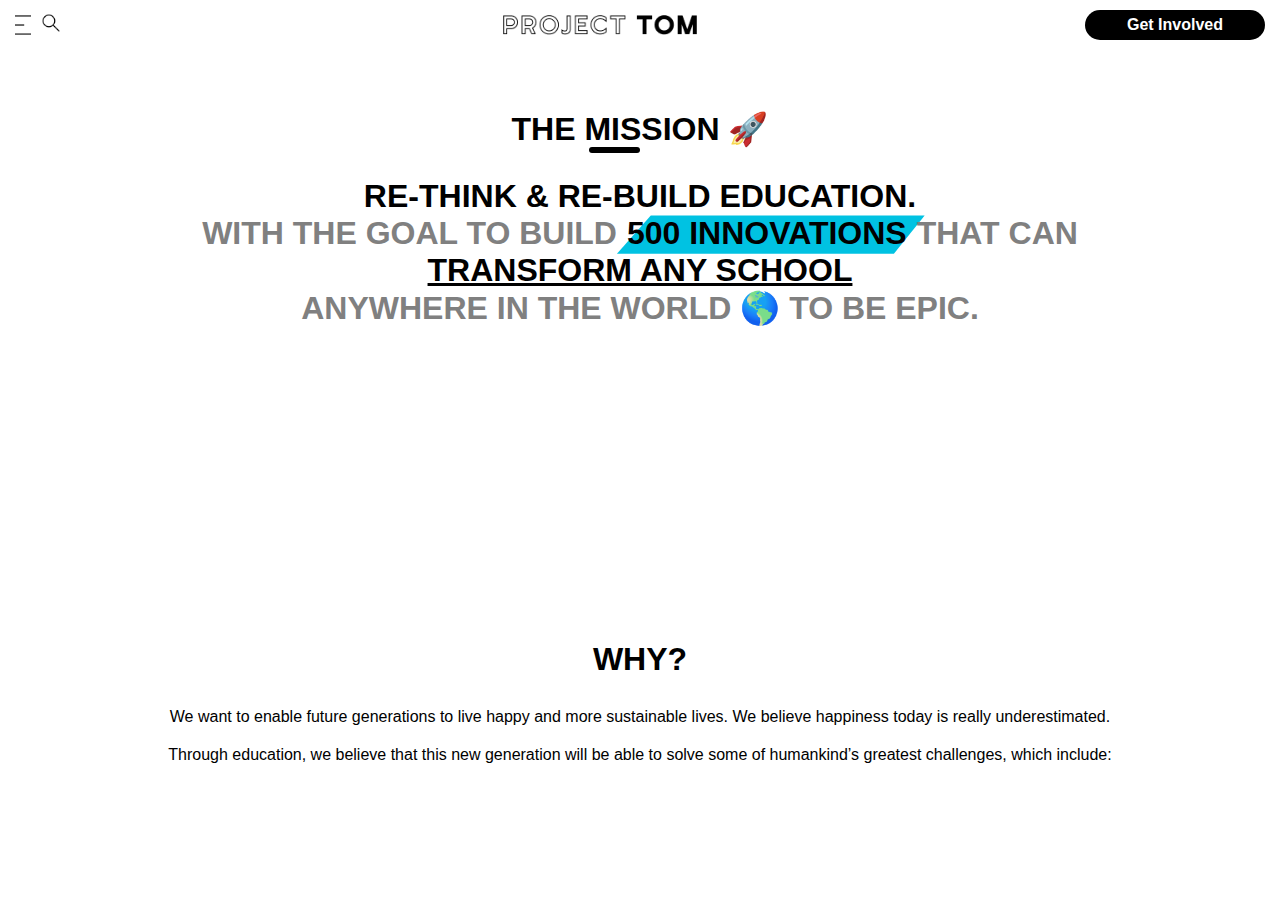
==== about.html @ 2b4c077e "add and checking about page" ====
<!DOCTYPE html>
<html lang="en">
<head>
    <meta charset="UTF-8">
    <meta name="viewport" content="width=device-width, initial-scale=1.0">
    <title>About | Project Tom</title>
    <link rel="stylesheet" href="./assets/css/about.css">
</head>
<body>
    
    <!-- navbar -->

    <nav id="pora_nav">
        <div class="image_section" id="image_section">

            <div class="image">
                <img src="./assets/images/Hamburger Menu.png" alt="" id="Hamburger">
            </div>

            <div class="search">
                <img src="./assets/images/search icon.png" alt="" style="height: 20px; width: auto; cursor: pointer ;"
                    id="search">
            </div>
            <div class="search_section" style="position: relative;">
                <input type="search" id="search_input">
                <img src="./assets/images/Cross-black.png" alt=""
                    style="height: 10px; width: auto; position: absolute; right: 0px; top: 0px; display: none; cursor: pointer;"
                    id="search_close">
            </div>

        </div>

        <div id="logo" style="height: 20px;">
            <a href="./index.html"><img src="./assets/images/PROJECT TOM.png" alt="" style="height: 100%;"
                    id="ptom"></a>
        </div>

        <div class="get_involved" id="get_involved">Get Involved</div>
    </nav>

    <!-- sidenavbar -->
    <div class="side_nav" id="side_nav">

        <ul id="pora_ul">

            <div class="image_section">
                <img src="./assets/images/Cross-black.png" alt="cross-white" style="cursor: pointer;" id="cross_white">
            </div>

            <div class="li_wala_section">
                <li>
                    <a href="./index.html">Home</a>
                </li>
                <li>
                    <a href="./the_disscussion.html">The Discussion</a>
                </li>
                <li>
                    <a href="">Our Contributors</a>
                </li>
                <li>
                    <a href="./about.html">About Project Tom</a>
                </li>
                
                <li>
                    <a href="">The Team</a>
                </li>

                <li>
                    <a href="">Get in Touch</a>
                </li>
            </div>
            <hr>

            <div class="get_involved" id="get_involved_mobile">Get Involved</div>

        </ul>

    </div>

    <!-- get_involved_clicked_section -->

    <div class="get_incliSe" id="get_incliSe">

        <div class="cross_GI" id="cross_GI" style="cursor: pointer;">
            <img src="./assets/images/cross-white.png" alt="">
        </div>

        <div class="heading">
            <H1>Get Involved</H1>
        </div>

        <div class="one">

            <div class="image">
                <img src="./assets/images/ge_bag.png" alt="">
            </div>

            <div class="content">
                <h3 style="margin-bottom: 10px;">Become A Member School </h3>
                <p>We want to work with as many schools around the world as possible. We’re inviting anyone from any
                    school to register onto our priority list to get first access to our innovations. </p>
            </div>

            <button>&RightArrow;</button>

        </div>

        <hr>

        <div class="one">

            <div class="image">
                <img src="./assets/images/ge_handshake.png" alt="">
            </div>

            <div class="content">
                <h3 style="margin-bottom: 10px;">Partner With Us</h3>
                <p>We want to collaborate with companies, organisations and brands who share our vision and can bring
                    knowledge, expertise capability to the table. </p>
            </div>

            <button>&RightArrow;</button>

        </div>

        <hr>

        <div class="one">

            <div class="image">
                <img src="./assets/images/ge_black_man.png" alt="">
            </div>

            <div class="content">
                <h3 style="margin-bottom: 10px;">Work With Us </h3>
                <p>We’re on the lookout for some of the most forward thinking minds to help design our innovations for
                    the future of schools - this is your chance to make your mark. </p>
            </div>

            <button>&RightArrow;</button>

        </div>

        <hr>

    </div>


    <!-- Main Misson -->

    <div class="main_mission">
        <h1>THE MISSION 🚀</h1>

        <h1>
            <span>RE-THINK & RE-BUILD EDUCATION.</span>
            With the goal to build <span> 500 innovations </span>  that CAN <span>transform any school</span> 
            anywhere in the world 🌎 to be epic. </h1>
    </div>

    <!-- video -->

    <video src="./assets/video/forest.mp4" autoplay muted></video>


    <!-- why us -->

    <div class="why_us">
        <h1>WHY? </h1>

        <p>We want to enable future generations to live happy and more sustainable lives. 
            We believe happiness today is really underestimated.  
            </p>

            <p>  
                Through education, we believe that this new generation will be able to solve some of humankind’s greatest challenges, which include: </p>
    </div>


</body>
<script src="./assets/js/app.js"></script>
</html>
---- assets/css/about.css ----
*{
    margin: 0;
    padding: 0;
    box-sizing: border-box;
    font-family: 'Trebuchet MS', 'Lucida Sans Unicode', 'Lucida Grande', 'Lucida Sans', Arial, sans-serif;
}
nav{
    display: flex;
    justify-content: space-between;
    height: 50px;
    align-items: center;
    padding: 0 15px;
    transition: 0.4s;
    position: relative;
}
nav .image_section{
    display: flex;
    justify-content: center;
    align-items: center;
    width: 100px;
}
nav .image_section .image{
    height: 20px;
    width: 30px;
    margin-right: 10px;
    cursor: pointer;
}
nav .image_section .image img{
    height: 100%;
    width: 100%;
}
nav .image_section .search_section{
    width: 100%;
    position: relative;
    height: 25px;
}
nav .image_section .search_section input{
    width: 100%;
    border: none;
    outline: none;
    border-bottom: 1px solid black;
    position: relative;
    display: none;
}
/* nav .image_section .search_section::before{
    content: '';
    position:absolute ;
    height: 25px;
    width: 25px;
    display: flex;
    background-image: url(../images/search\ icon.png);
    left: 0;
    margin: auto;
    top: -1px;
    z-index: 1;
    cursor: pointer;
    background-repeat: no-repeat;
} */

nav .get_involved{
    height: 30px;
    width: 180px;
    background-color: black;
    color: white;
    padding: 0 10px;
    display: flex;
    justify-content: center;
    align-items: center;
    word-wrap: break-word;
    flex-wrap: wrap;
    font-weight: bold;
    border-radius: 20px;
    position: relative;
    cursor: pointer;
}
nav .get_involved::before{
    content: '';
    position: absolute;
    display: flex;
    height: 20px;
    width: 30px;
    left: 5px;
    background-image: url(../images/arrow-white.png);
    background-repeat: no-repeat;
    background-position-y: -4px;
    background-position-x: 5px;
}

/* sidenav */

.side_nav{
    display: flex;
    width: 100%;
    height: 100vh;
    position: absolute;
    z-index: 1;
    flex-wrap: wrap;
    justify-content: flex-start;
    align-items: flex-start;
    top: -110%;
    background-color: white;
    left: 0;
    transition: 0.4s;
}
.side_nav #circle{
    height: 40px;
    width: 40px;
    position: absolute;
    background-color: black;
    border-radius: 50%;
    border-top-left-radius: 0;
    top: 0;
    opacity: 0;
    transition: 0.8s;
    z-index: -1;
    pointer-events: none;
}
.side_nav ul{
    display: flex;
    width: 100%;
    height: auto;
    flex-wrap: wrap;
    justify-content: flex-start;
    align-items: flex-start;
    padding: 10px;
    position: relative;
    top: -100%;
    opacity: 0;
    pointer-events: none;
    transition: 0.9s;
    z-index: 1;
}
.side_nav ul .image_section{
    width: 100%;
    display: flex;
    justify-content: flex-end;
    align-items: flex-start;
    margin-bottom: 20px;
}
.side_nav ul .li_wala_section{
    display: flex;
    justify-content: center;
    flex-direction: column;
    width: 100%;
}

.side_nav ul .li_wala_section li{
    list-style: none;
    text-align: left;
    margin: 10px 0;
}
.side_nav ul .li_wala_section li a{
    position: relative;
}
.side_nav ul .li_wala_section li:nth-child(4) a::before{
    content: '';
    height: 5px;
    width: 100%;
    position: absolute;
    bottom: -7px;
    background: black;
    border-radius: 100px;
    transition: 0.5s ease-in-out;
}

.side_nav ul .li_wala_section li:nth-last-child(1) a::before{
    content: '';
    height: 25px;
    width: 45px;
    border: 4px solid black;
    position: absolute;
    right: -70px;
    top: 28%;
    border-radius: 20px;
    background-color: black;
}
.side_nav ul .li_wala_section li:nth-last-child(1) a::after{
    content: '';
    height: 25px;
    width: 45px;
    border: 4px solid black;
    position: absolute;
    right: -70px;
    top: 28%;
    border-radius: 20px;
    background: url(../images/white-arrow.png);
    background-repeat: no-repeat;
    background-size: contain;
    background-position-x: calc(45px / 2 - 10px);
    background-position-y: -2px;
}

.side_nav ul .get_involved{
    height: 30px;
    width: 180px;
    background-color: black;
    color: white;
    padding: 0 10px;
    display: flex;
    justify-content: center;
    align-items: center;
    word-wrap: break-word;
    flex-wrap: wrap;
    font-weight: bold;
    border-radius: 20px;
    position: relative;
    cursor: pointer;
}
.side_nav ul hr{
    height: 2px ;
    background: black;
    margin: 30px auto;
    width: 100%;
}

.side_nav ul .li_wala_section li a{
    color: black;
    text-decoration: none;
    font-size: 50px;
    font-weight: 600;
    text-align: center;
}

@media screen and (max-width:550px) {
    nav .get_involved{
        display: none;
    }
    nav .search{
        display: none;
    }
}
@media screen and (max-width:470px) {
    .side_nav ul .li_wala_section li a{
        font-size: 28px;
    }
    .side_nav ul .li_wala_section li:nth-last-child(1) a::before{
        height: 20px;
        width: 35px;
        right: -55px;
        top: 15%;
    }
    .side_nav ul .li_wala_section li:nth-last-child(1) a::after{
        content: '';
        height: 20px;
        width: 35px;
        right: -55px;
        top: 15%;
        background-position-x: 9px;
    }
}


/* get involved click section */

.get_incliSe{
    display: flex;
    min-height: 100vh;
    width: 100%;
    background-color: black;
    color: white;
    flex-wrap: wrap;
    justify-content: flex-start;
    align-items: flex-start;
    position: absolute;
    top: 0;
    left: -100%;
    transition: 0.3s;
    z-index: 99999999;

}
.get_incliSe .cross_GI{
    display: flex;
    justify-content: flex-start;
    align-items: flex-start;
    width: 100%;
    height: 50px;
    padding: 12px 8px;
}
.get_incliSe .heading{
    display: flex;
    justify-content: center;
    align-items: center;
    width: 100%;
    height: 50px;
    padding: 12px 8px;
}
.get_incliSe .one{
    display: flex;
    justify-content: space-around;
    align-items: flex-start;
    padding: 10px;
    word-wrap: break-word;
    width: 100%;
    position: relative;
}
.get_incliSe .one .image{
    display: flex;
    justify-content: center;
    align-items: center;
    min-width: 80px;
    min-height: 60px;
    margin-right: 10px;
}
.get_incliSe .one .image img{
    width: 100%;
    height: 100%;
}
.get_incliSe .one .content{
    display: flex;
    justify-content: flex-start;
    align-items: center;
    flex-wrap: wrap;
    word-wrap: break-word;
    width: auto;
}
.get_incliSe .one button{
    display: flex;
    justify-content: center;
    align-items: center;
    min-height: 30px;
    min-width: 50px;
    font-size: 1.5rem;
    border-radius: 10px;
    margin-top: 10px;
    margin-left: 10px;
    border: none;
    outline: none;
    background-color: white;
    color: black;
    cursor: pointer;
}
.get_incliSe  hr{
    width: 80%;
    height: 3px;
    color: white;
    background-color: white;
    margin: 20px auto;
    margin-bottom: 40px;
    border: none;
    outline: none;
    border-radius: 10px;
}
@media screen  and (max-width:420px){
    .get_incliSe .one .image{
        min-width: 50px;
        min-height: 30px;    
    }
    .get_incliSe .one button{
        min-height: 15px;
        min-width: 40px;
        font-size: 1rem;
    }
    .get_incliSe .one .content h3{
        font-size: .8rem;
    }
    .get_incliSe .one .content p{
        font-size: .6rem;
    }
    .get_incliSe  hr{
        margin: 10px  auto !important ;
    }
}


/* main_mission */

.main_mission{
    display: flex;
    justify-content: center;
    align-items: center;
    flex-wrap: wrap;
    text-align: center;
    margin: 40px auto;
    padding: 20px;
}
.main_mission h1:nth-child(1){
    margin-bottom: 30px;
    font-weight: 900;
    position: relative;
}
.main_mission h1:nth-child(1)::before{
    content: '';
    height: 6px;
    width: 20%;
    position: absolute;
    bottom: -5px;
    background: black;
    margin: auto;
    left: 30%;
    border-radius: 100px;
}

.main_mission h1:nth-child(2){
    display: flex;
    justify-content: center;
    align-items: center;
    text-align: center;
    flex-wrap: wrap;
    color: gray;
    text-transform: uppercase;
}
.main_mission h1:nth-child(2) span{
    color: black;
}
.main_mission h1:nth-child(2) span:nth-child(1){
    width: 100%;
}
.main_mission h1:nth-child(2) span:nth-child(2){
    margin: 0 10px;
    position: relative;
}
.main_mission h1:nth-child(2) span:nth-child(2)::before{
    content: '';
    width: 110%;
    height: 105%;
    position: absolute;
    background-color: rgba(0, 194, 226, 1);
    z-index: -1;
    clip-path: polygon(11% 1%, 100% 1%, 90% 100%, 0% 100%);
    left: -10px;
}
.main_mission h1:nth-child(2) span:nth-child(3){
    width: 100%;
    text-decoration: underline;
}
@media screen and (max-width:557px) {
    .main_mission h1:nth-child(2){
        font-size: 1.5rem;
    }
}
@media screen and (max-width:371px) {
    .main_mission h1:nth-child(2){
        font-size: 1.05rem;
    }
}

/* video */


video{
    width: 100%;
    height: auto;
    margin: 20px auto;
}


/* why_us */

.why_us{
    display: flex;
    justify-content: center;
    align-items: center;
    width: 100%;
    text-align: center;
    flex-wrap: wrap;
    margin: 40px auto;
    padding: 20px;
}
.why_us h1{
    width: 100%;
    margin-bottom: 20px;
}
.why_us p{
    margin: 10px auto;
}
@media screen and (max-width:420px) {
    .why_us{
        margin: 0px auto;
    }
}
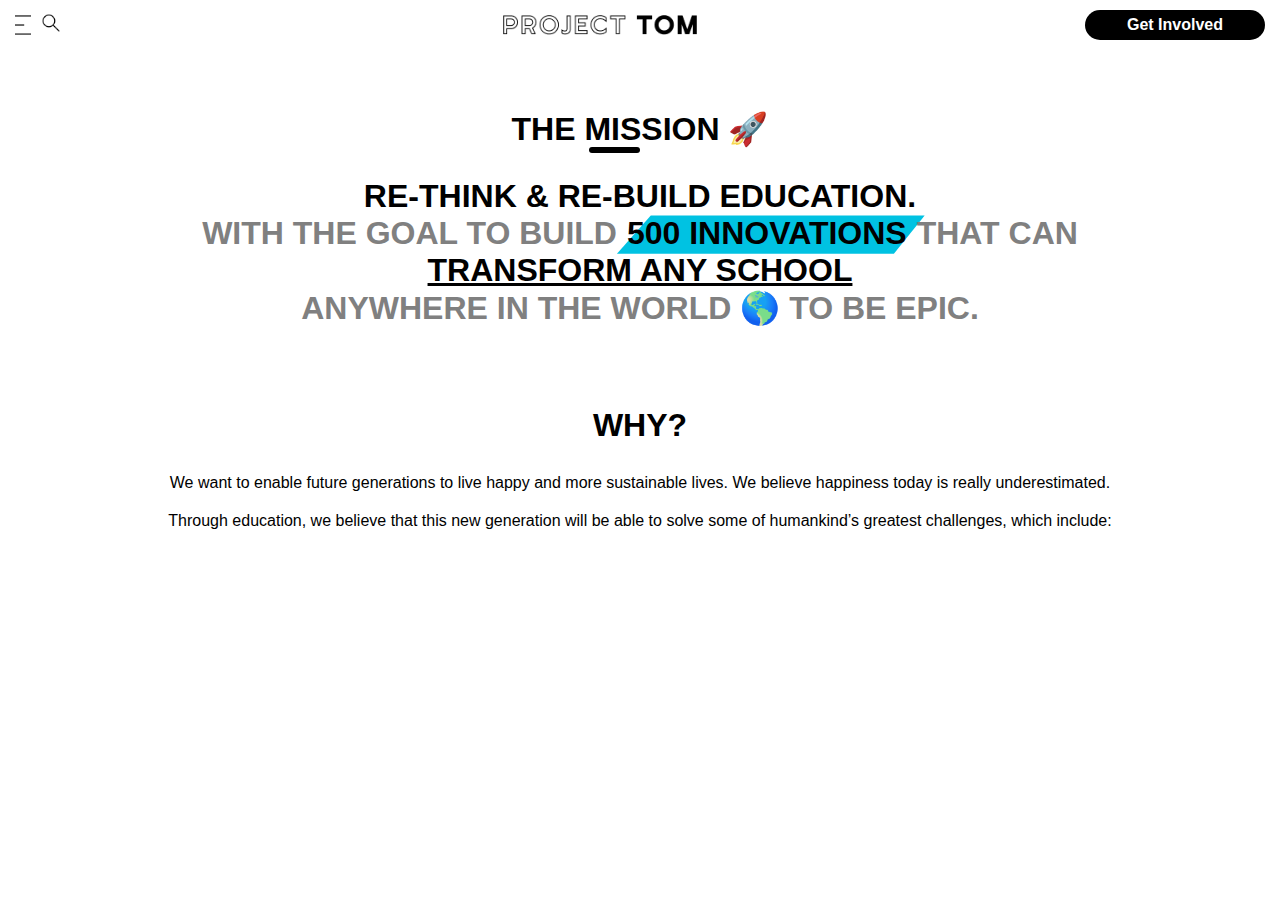
==== commit 933a2e0e: "video remove" ====
--- a/about.html
+++ b/about.html
@@ -159,7 +159,7 @@
 
     <!-- video -->
 
-    <video src="./assets/video/forest.mp4" autoplay muted></video>
+    <!-- <video src="./assets/video/forest.mp4" autoplay muted></video> -->
 
 
     <!-- why us -->
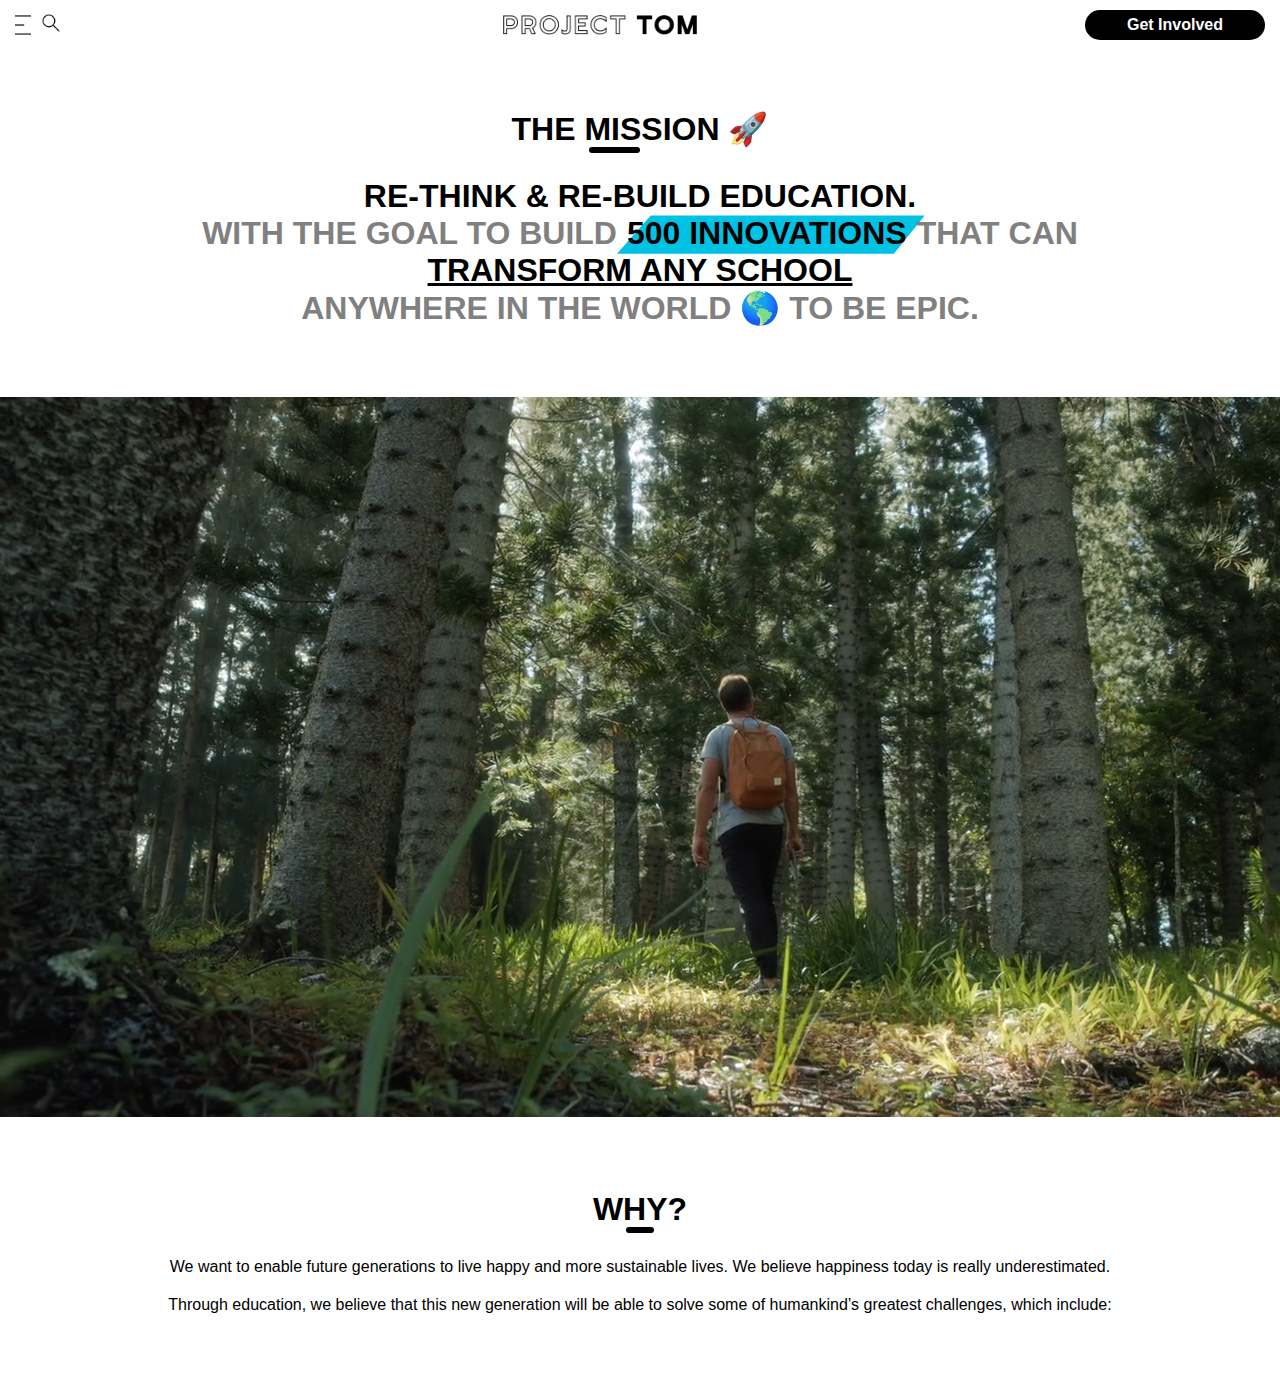
==== commit aae91c00: "video add checking" ====
--- a/about.html
+++ b/about.html
@@ -157,15 +157,16 @@
             anywhere in the world 🌎 to be epic. </h1>
     </div>
 
+
     <!-- video -->
 
-    <!-- <video src="./assets/video/forest.mp4" autoplay muted></video> -->
+  <video src="./assets/video/forest.mp4" autoplay muted loop></video>
 
 
     <!-- why us -->
 
     <div class="why_us">
-        <h1>WHY? </h1>
+        <h1><span>WHY? </span></h1>
 
         <p>We want to enable future generations to live happy and more sustainable lives. 
             We believe happiness today is really underestimated.  
--- a/assets/css/about.css
+++ b/assets/css/about.css
@@ -440,8 +440,9 @@
 video{
     width: 100%;
     height: auto;
-    margin: 20px auto;
-}
+    margin: 10px auto;
+}
+
 
 
 /* why_us */
@@ -459,6 +460,21 @@
 .why_us h1{
     width: 100%;
     margin-bottom: 20px;
+    position: relative;
+}
+.why_us h1 span{
+    position: relative;
+}
+.why_us h1 span::before{
+    content: '';
+    height: 6px;
+    width: 30%;
+    position: absolute;
+    bottom: -6px;
+    background: black;
+    margin: auto;
+    left: 35%;
+    border-radius: 100px;
 }
 .why_us p{
     margin: 10px auto;
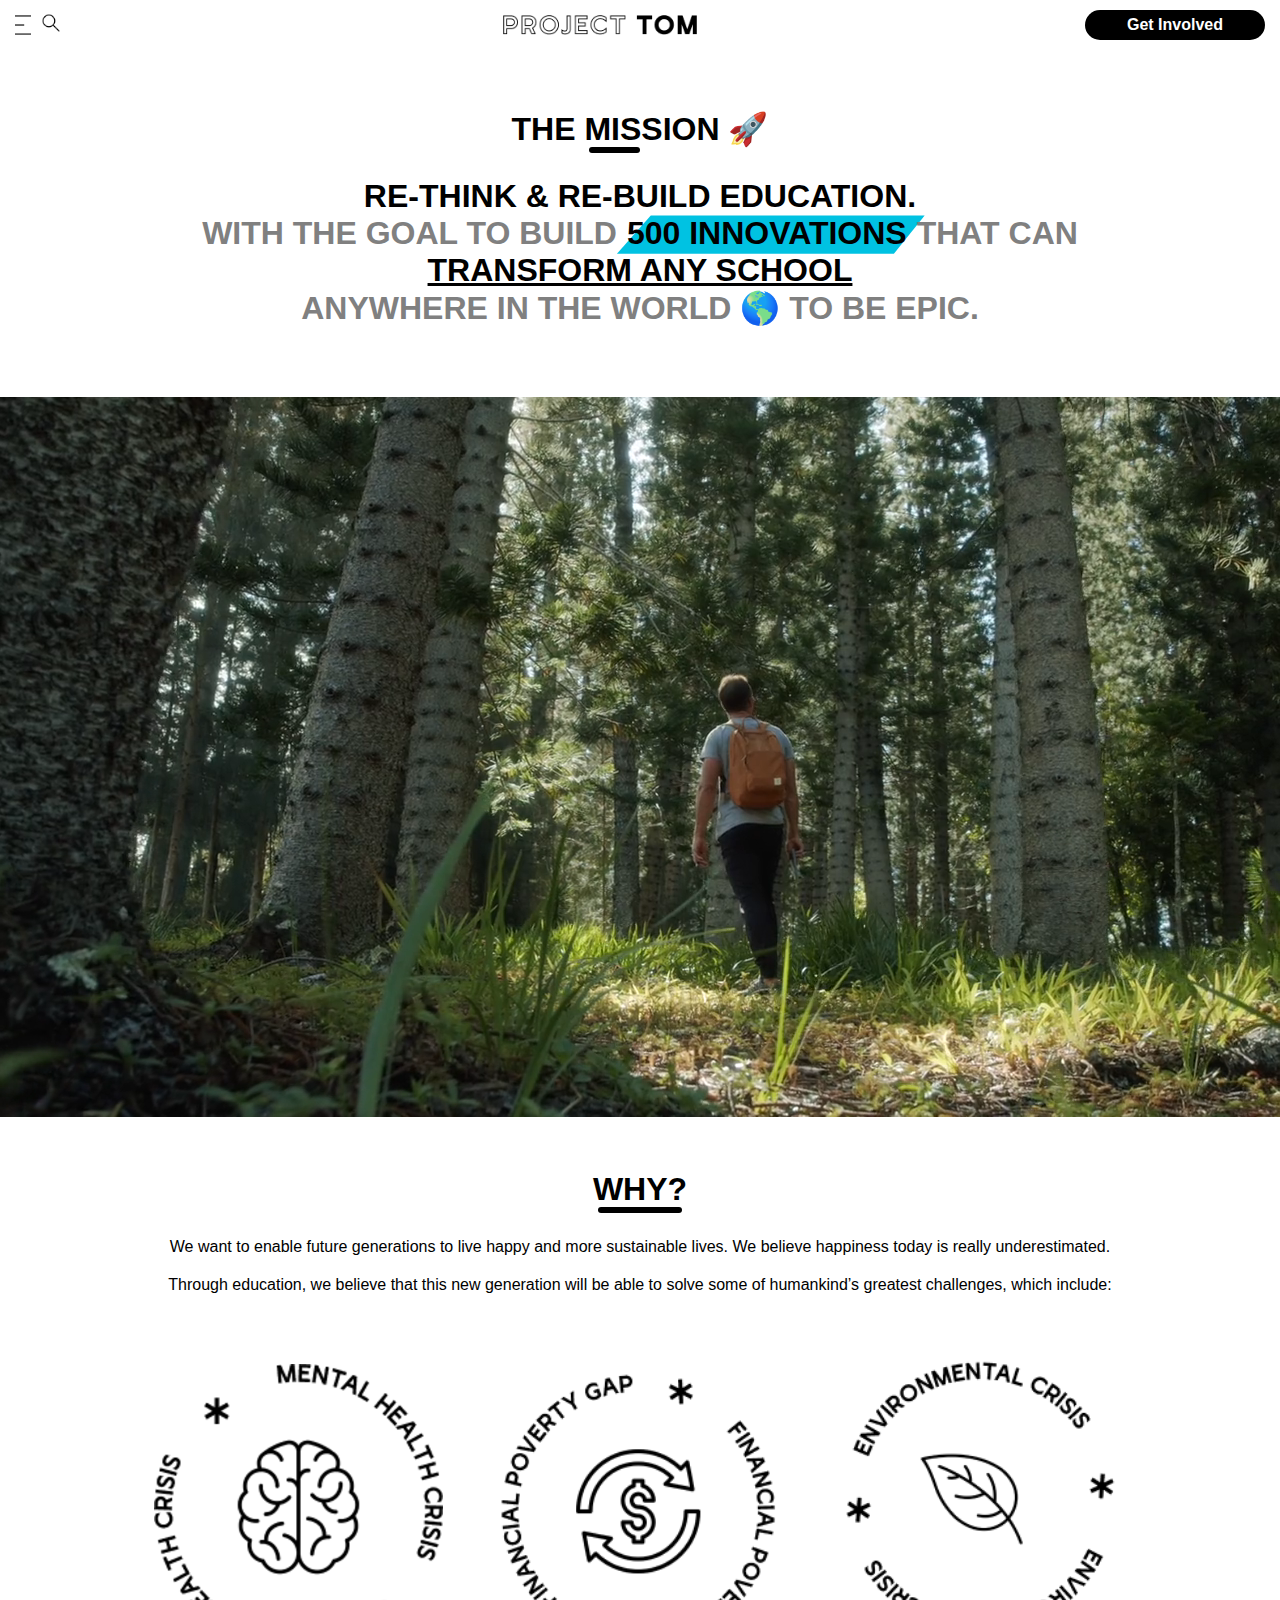
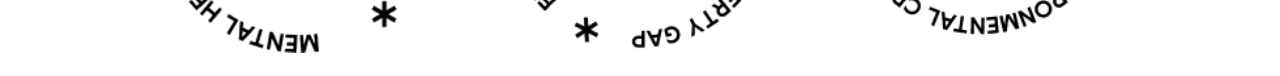
==== commit 7da443f9: "add section" ====
--- a/about.html
+++ b/about.html
@@ -160,7 +160,7 @@
 
     <!-- video -->
 
-  <video src="./assets/video/forest.mp4" autoplay muted loop></video>
+  <video src="./assets/video/forest.mp4" autoplay muted loop aria-disabled="true"></video>
 
 
     <!-- why us -->
@@ -176,6 +176,23 @@
                 Through education, we believe that this new generation will be able to solve some of humankind’s greatest challenges, which include: </p>
     </div>
 
+    <!-- Why_us_cards -->
+
+    <div class="Why_us_cards">
+
+        <div class="card">
+            <img src="./assets/images/why-1.png" alt="">
+        </div>
+
+        <div class="card">
+            <img src="./assets/images/why-2.png" alt="">
+        </div>
+
+        <div class="card">
+            <img src="./assets/images/why-3.png" alt="">
+        </div>
+
+    </div>
 
 </body>
 <script src="./assets/js/app.js"></script>
--- a/assets/css/about.css
+++ b/assets/css/about.css
@@ -454,7 +454,7 @@
     width: 100%;
     text-align: center;
     flex-wrap: wrap;
-    margin: 40px auto;
+    margin: 20px auto;
     padding: 20px;
 }
 .why_us h1{
@@ -468,12 +468,12 @@
 .why_us h1 span::before{
     content: '';
     height: 6px;
-    width: 30%;
+    width: 90%;
     position: absolute;
     bottom: -6px;
     background: black;
     margin: auto;
-    left: 35%;
+    left: 5%;
     border-radius: 100px;
 }
 .why_us p{
@@ -483,4 +483,40 @@
     .why_us{
         margin: 0px auto;
     }
+}
+
+
+/* Why_us_cards */
+
+.Why_us_cards{
+    display: flex;
+    justify-content: center;
+    align-items: flex-start;
+    width: 80%;
+    margin: 0 auto;
+    flex-wrap: wrap;
+}
+.Why_us_cards .card{
+    width: calc(100% / 3 - 20px);
+    margin: 10px;
+    display: flex;
+    justify-content: center;
+    align-items: center;
+}
+.Why_us_cards .card:nth-child(1){
+    padding: 10px;
+}
+.Why_us_cards .card:nth-child(2){
+    padding: 5px;
+}
+.Why_us_cards .card img{
+    max-width: 100%;
+    width: 289px;
+    height: auto;
+}
+@media screen and (max-width:600px) {
+    .Why_us_cards .card{
+        min-width: 100%;
+        max-width: 100%;
+    }
 }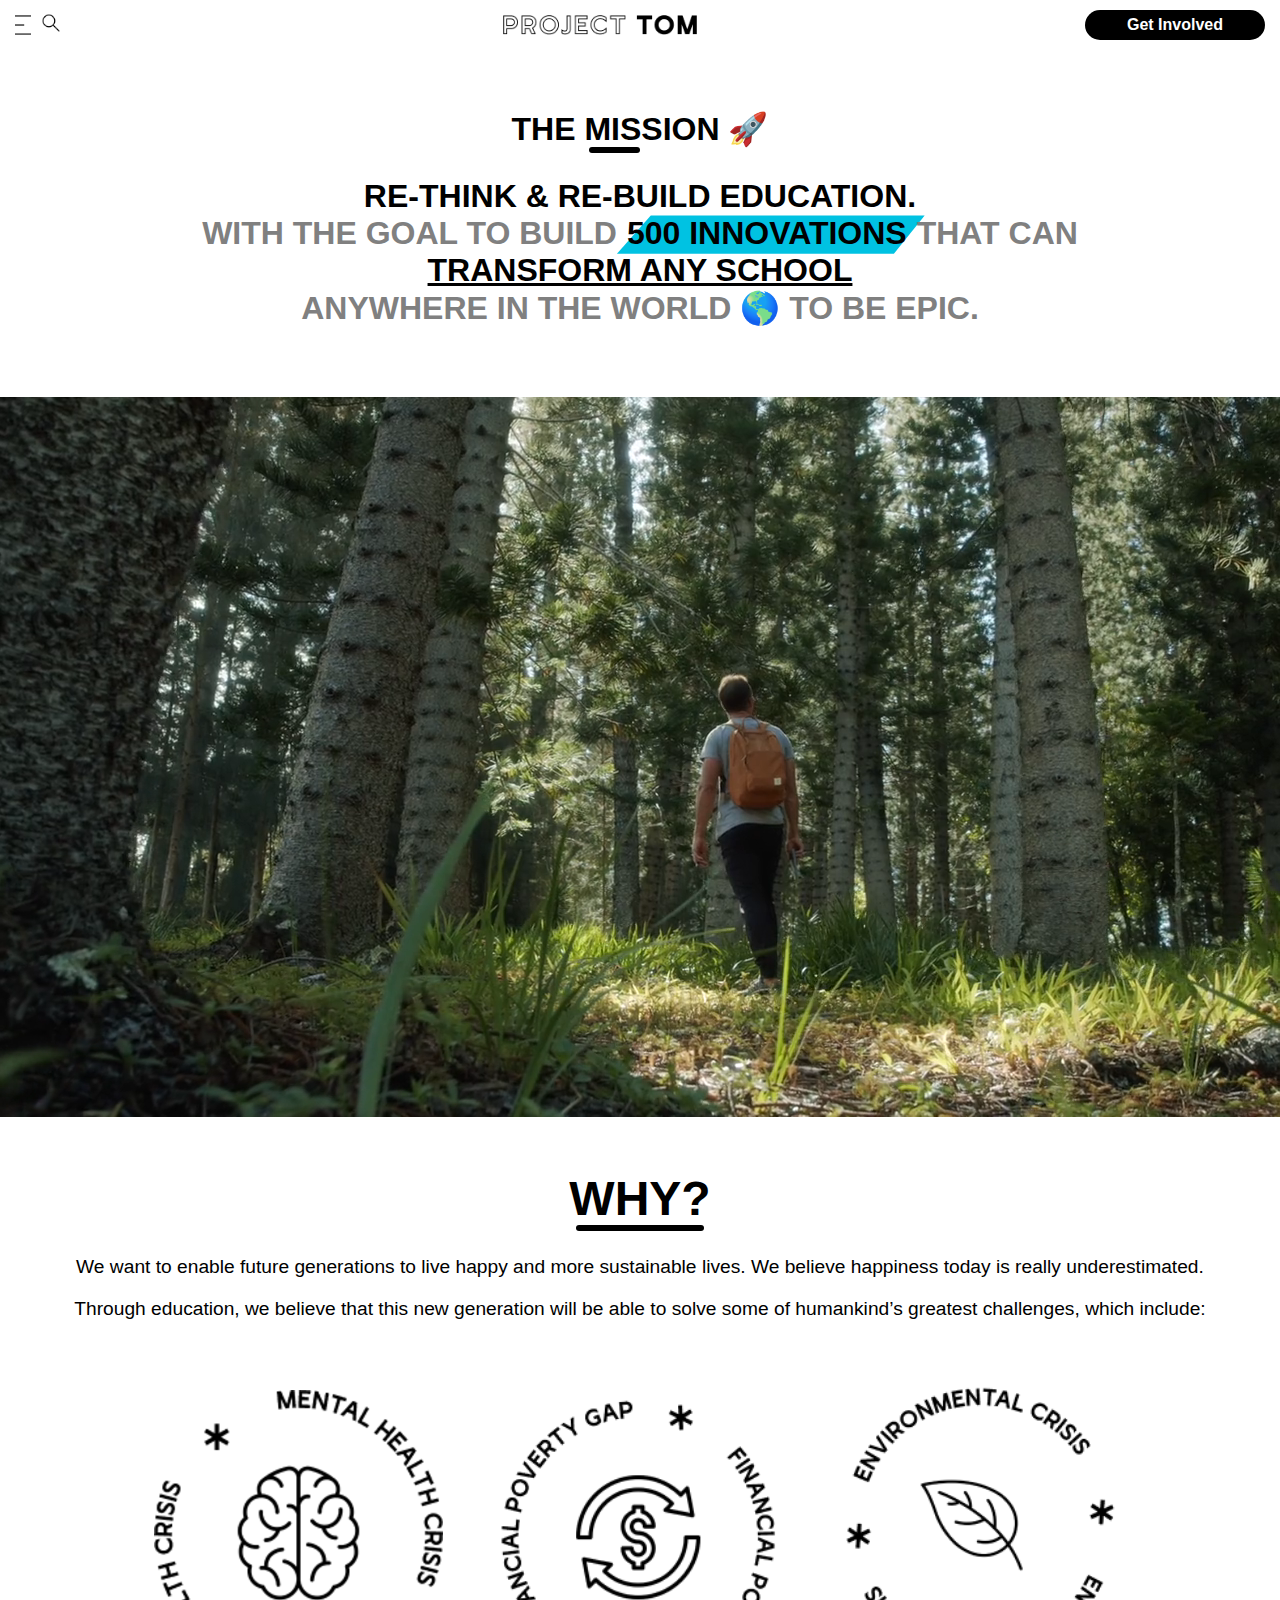
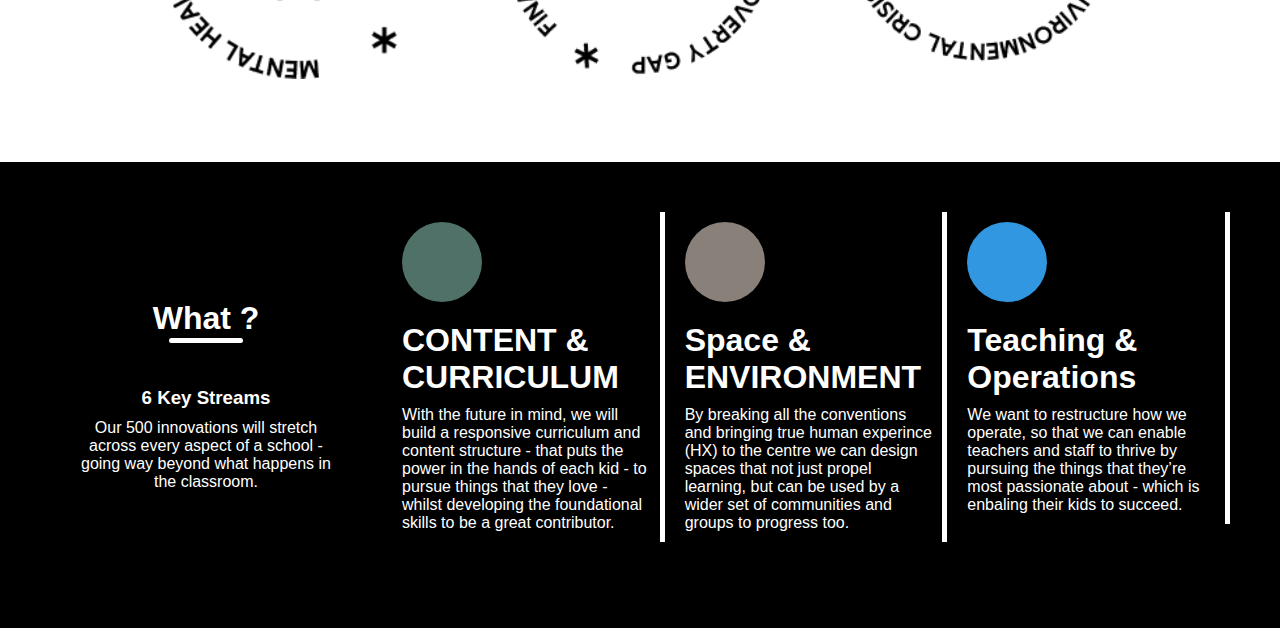
==== commit ddbd0d97: "add scroll section in about page" ====
--- a/about.html
+++ b/about.html
@@ -194,6 +194,73 @@
 
     </div>
 
+
+
+    <!-- key streams -->
+
+    <div class="key_streams">
+
+        <div class="content">
+            <h1><span>What ?</span></h1>
+            <h3>6 Key Streams</h3>
+            <p>Our 500 innovations will stretch across every aspect of a school - going way beyond what happens in the classroom.</p>
+        </div>
+
+        <div class="card_section">
+
+            <div class="card">
+
+                <h1>CONTENT 
+                    & CURRICULUM</h1>
+
+                    <p>With the future in mind, we will build a responsive curriculum and content structure - that puts the power in the hands of each kid - to pursue things that they love - whilst developing the foundational skills to be a great contributor. </p>
+
+            </div>
+
+            <div class="card">
+
+                <h1>Space & ENVIRONMENT </h1>
+
+                    <p>By breaking all the conventions and bringing true human experince (HX) to the centre we can design spaces that not just propel learning, but can be used by a wider set of communities and groups to progress too.  </p>
+
+            </div>
+
+            <div class="card">
+
+                <h1>Teaching & Operations</h1>
+
+                    <p>We want to restructure how we operate, so that we can enable teachers and staff to thrive by pursuing the things that they’re most passionate about - which is enbaling their kids to succeed.  </p>
+
+            </div>
+
+            <div class="card">
+
+                <h1>TECHNOLOGY & TOOLS</h1>
+
+                    <p>We want to build a foundation that allows us to build a framework to weave in world-class innovations and technological developments that help us take how we do things to a new dimension. </p>
+
+            </div>
+
+            <div class="card">
+
+                <h1>STAKEHOLDER ENGAGEMENT</h1>
+
+                    <p>From parents and the local community to globally recognised experts, we want to design a more collaborative learning ecosystem that leverages the skills and knowledge of the collective.  </p>
+
+            </div>
+
+            <div class="card">
+
+                <h1>INVESTMENT & SCALIBILITY</h1>
+
+                    <p>With a structured design system, we can ensure that every innovation has the capacity to be adopted and deployed across any school or learning envrionment in the world - taking into consideration cost, complexity, public policy and infrastructure requirements.   </p>
+
+            </div>
+
+
+        </div>
+
+    </div>
 </body>
 <script src="./assets/js/app.js"></script>
 </html>--- a/assets/css/about.css
+++ b/assets/css/about.css
@@ -461,6 +461,7 @@
     width: 100%;
     margin-bottom: 20px;
     position: relative;
+    font-size: 3rem;
 }
 .why_us h1 span{
     position: relative;
@@ -478,6 +479,7 @@
 }
 .why_us p{
     margin: 10px auto;
+    font-size: 1.2rem;
 }
 @media screen and (max-width:420px) {
     .why_us{
@@ -503,6 +505,7 @@
     justify-content: center;
     align-items: center;
 }
+
 .Why_us_cards .card:nth-child(1){
     padding: 10px;
 }
@@ -519,4 +522,160 @@
         min-width: 100%;
         max-width: 100%;
     }
+    .Why_us_cards{
+        width: 100%;
+        padding: 20px;
+    }
+    .Why_us_cards .card img{
+        width: 289px;
+        max-width: 100%;
+        height: auto;
+    }
+}
+@media screen and (max-width:420px) {
+    .Why_us_cards .card img{
+        width: 220px;
+        max-width: 100%;
+        height: auto;
+    }
+    
+}
+
+/* key_streams */
+
+.key_streams{
+    display: flex;
+    justify-content: flex-start;
+    align-items: center;
+    background: black;
+    color: white;
+    padding: 40px 20px;
+    margin: 60px auto;
+    margin-bottom: 10px;
+}
+
+.key_streams .content{
+    width: calc(30% - 40px);
+    margin: 20px;
+    text-align: center;
+}
+.key_streams .content h1{
+    margin-bottom: 50px;
+}
+.key_streams .content h1 span{
+    position: relative;
+}
+.key_streams .content h1 span::before{
+    content:'';
+    height: 5px;
+    border-radius: 100px;
+    width: 70%;
+    left: 15%;
+    bottom: -7px;
+    background: white;
+    position: absolute;
+}
+.key_streams .content h3{
+    margin-bottom: 10px ;
+}
+.key_streams .content p{
+    width: 80%;
+    text-align: center;
+    margin: auto;
+}
+
+.key_streams .card_section{
+    display: flex;
+    justify-content: flex-start;
+    align-items: flex-start;
+    overflow-x: scroll;
+    width: calc(70% - 20px);
+}
+.key_streams .card_section .card{
+    min-width: calc(100% / 3 - 20px) ;
+    max-width: calc(100% / 3 - 20px) ;
+    padding: 10px;
+    margin: 10px;
+    padding-left: 0;
+    border-right: 5px solid white;
+    position: relative;
+    display: flex;
+    justify-content: flex-start;
+    align-items: center !important;
+    flex-wrap: wrap;
+    /* height: 600px; */
+}
+.key_streams .card_section .card::before{
+    content: '';
+    height: 80px ;
+    width: 80px ;
+    position: relative;
+    left: 0;
+    top: 0;
+    margin-bottom: 20px;
+    background: #507167;
+    border-radius: 50%;
+}
+.key_streams .card_section .card:nth-child(2):before{
+    background: #888079;
+}
+.key_streams .card_section .card:nth-child(3):before{
+    background: #3197E1;
+}
+.key_streams .card_section .card:nth-child(4):before{
+    background: #600E49;
+}
+.key_streams .card_section .card:nth-child(5):before{
+    background: #CB8E18;
+}
+.key_streams .card_section .card:nth-child(6):before{
+    background: #C21066;
+}
+.key_streams .card_section .card h1{
+    margin-bottom: 10px;
+}
+
+@media screen and (max-width:1150px) {
+    .key_streams .card_section .card{
+        min-width: calc(100% / 2 - 50px) ;
+        max-width: calc(100% / 2 - 50px) ;
+    }
+    .key_streams .content{
+        width: 30%;
+    }
+}
+@media screen and (max-width:895px) {
+    .key_streams .card_section .card h1{
+        font-size: 1.5rem ;
+    }
+}
+@media screen and (max-width:780px) {
+    .key_streams{
+        flex-wrap: wrap;
+    }
+    .key_streams .content{
+        width: 100%;
+        text-align: left;
+        margin-bottom: 40px;
+    }
+    .key_streams .content p{
+        margin: 0;
+        text-align: left;
+    }
+    .key_streams .card_section{
+        width: 100%;
+        padding-left: 0;
+    }
+    .key_streams .card_section .card h1{
+        font-size: 1.3rem;
+    }
+    .key_streams .card_section .card p{
+        font-size: .9rem;
+    }
+}
+@media screen and (max-width:469px) {
+    .key_streams .card_section .card{
+        min-width: calc(100% / 1 - 60px) ;
+        max-width: calc(100% / 1 - 60px) ;
+    }
 }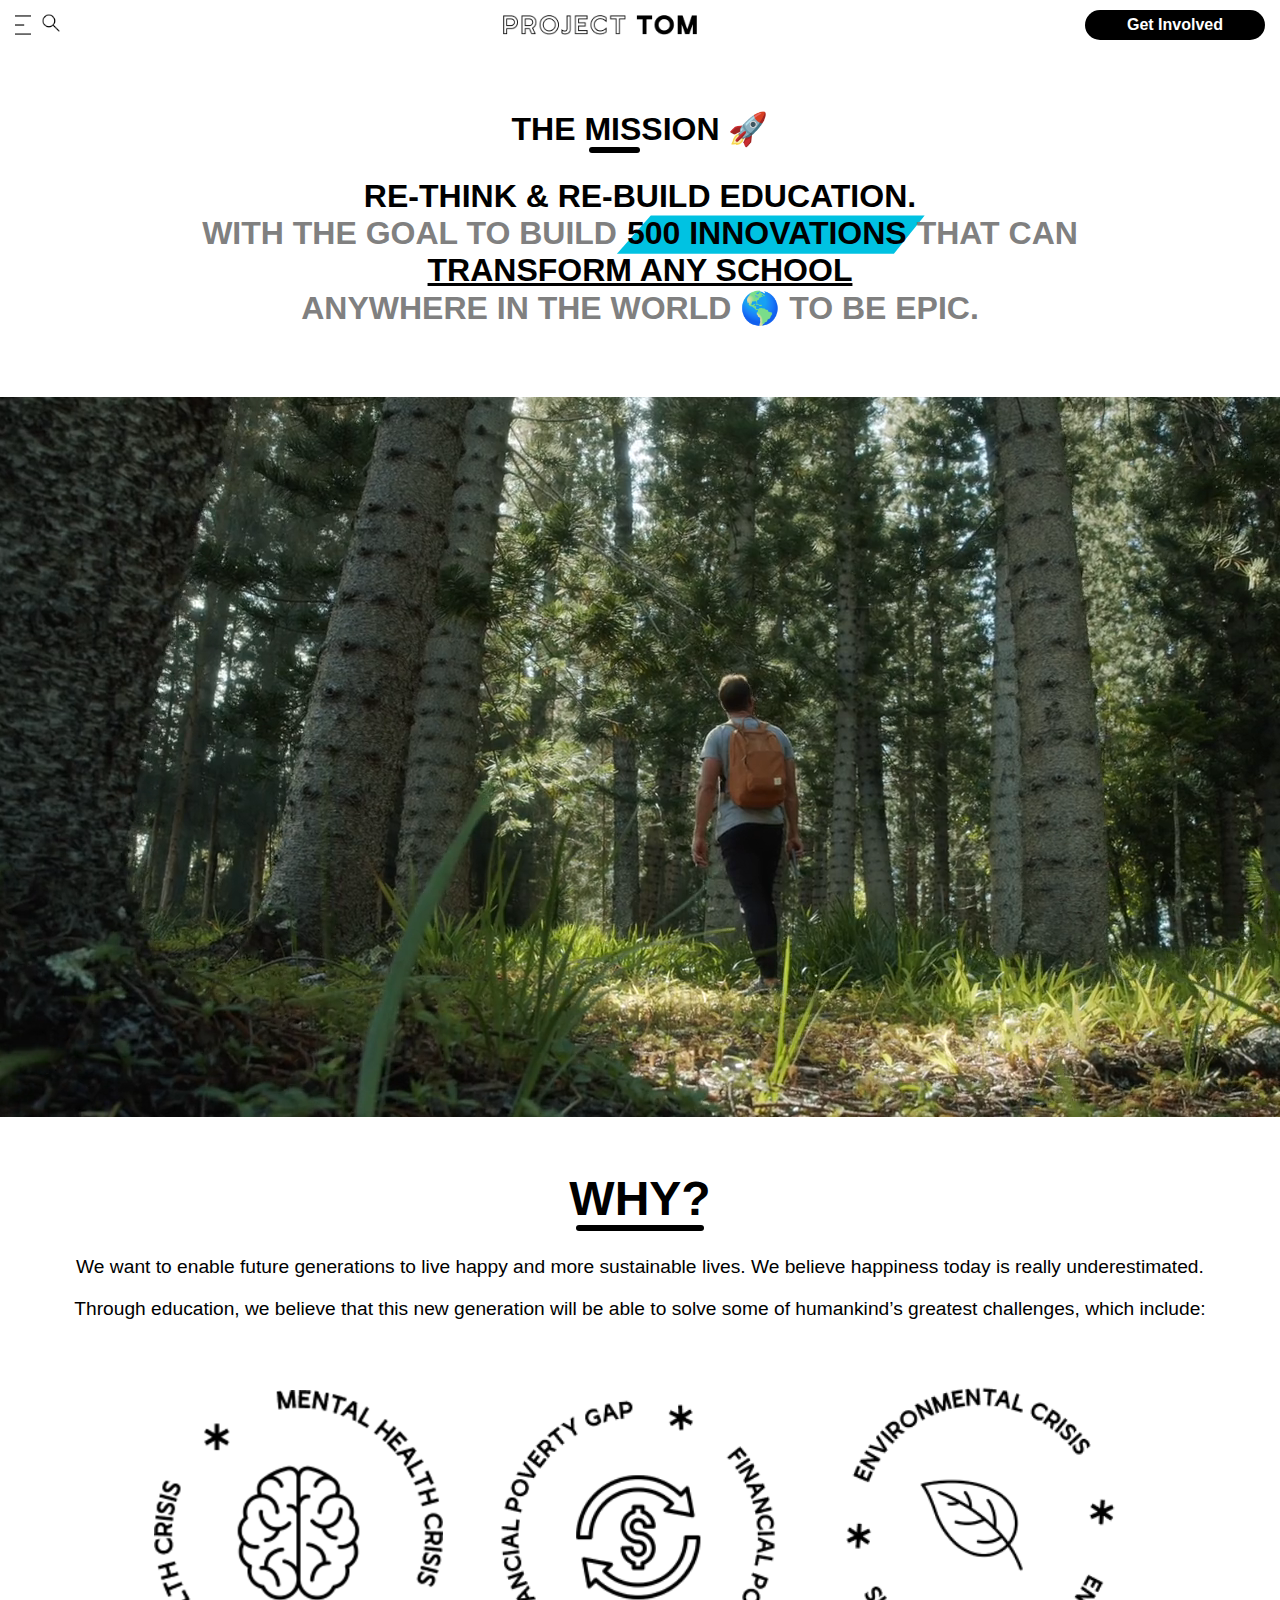
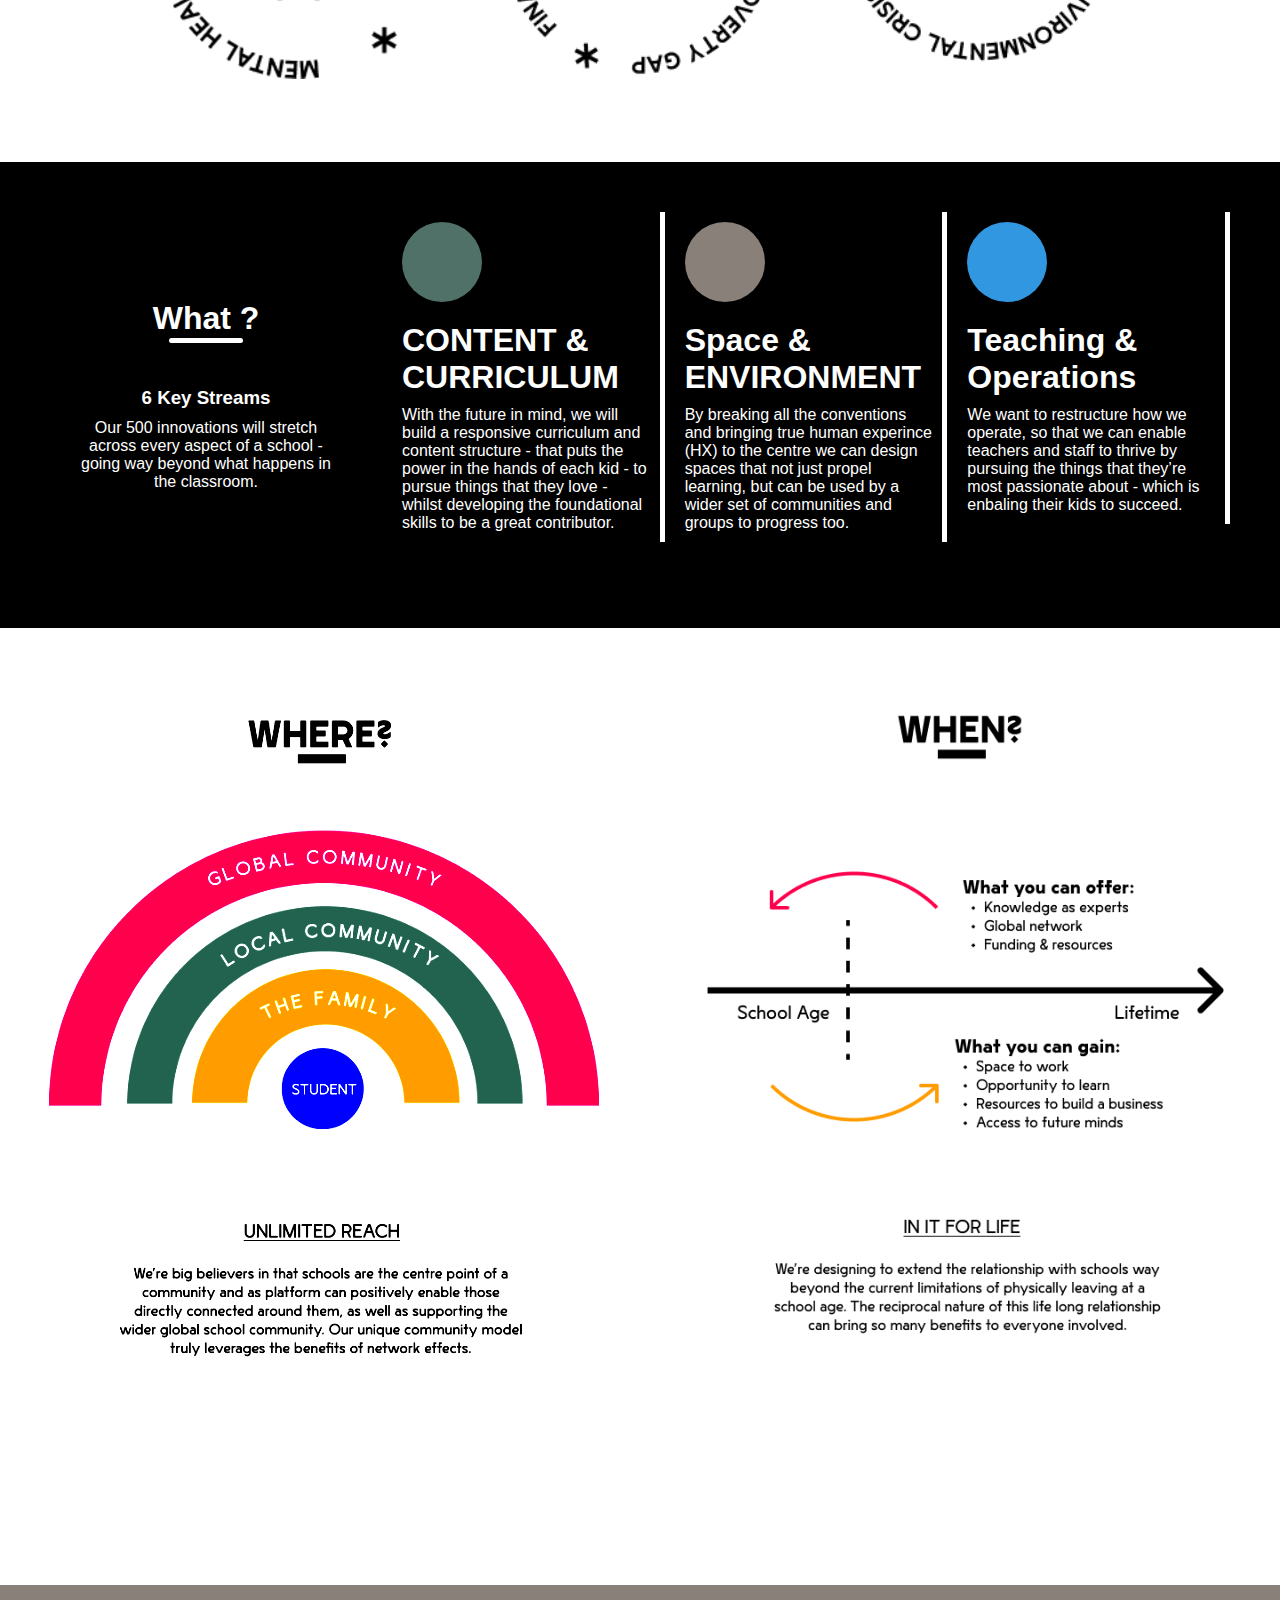
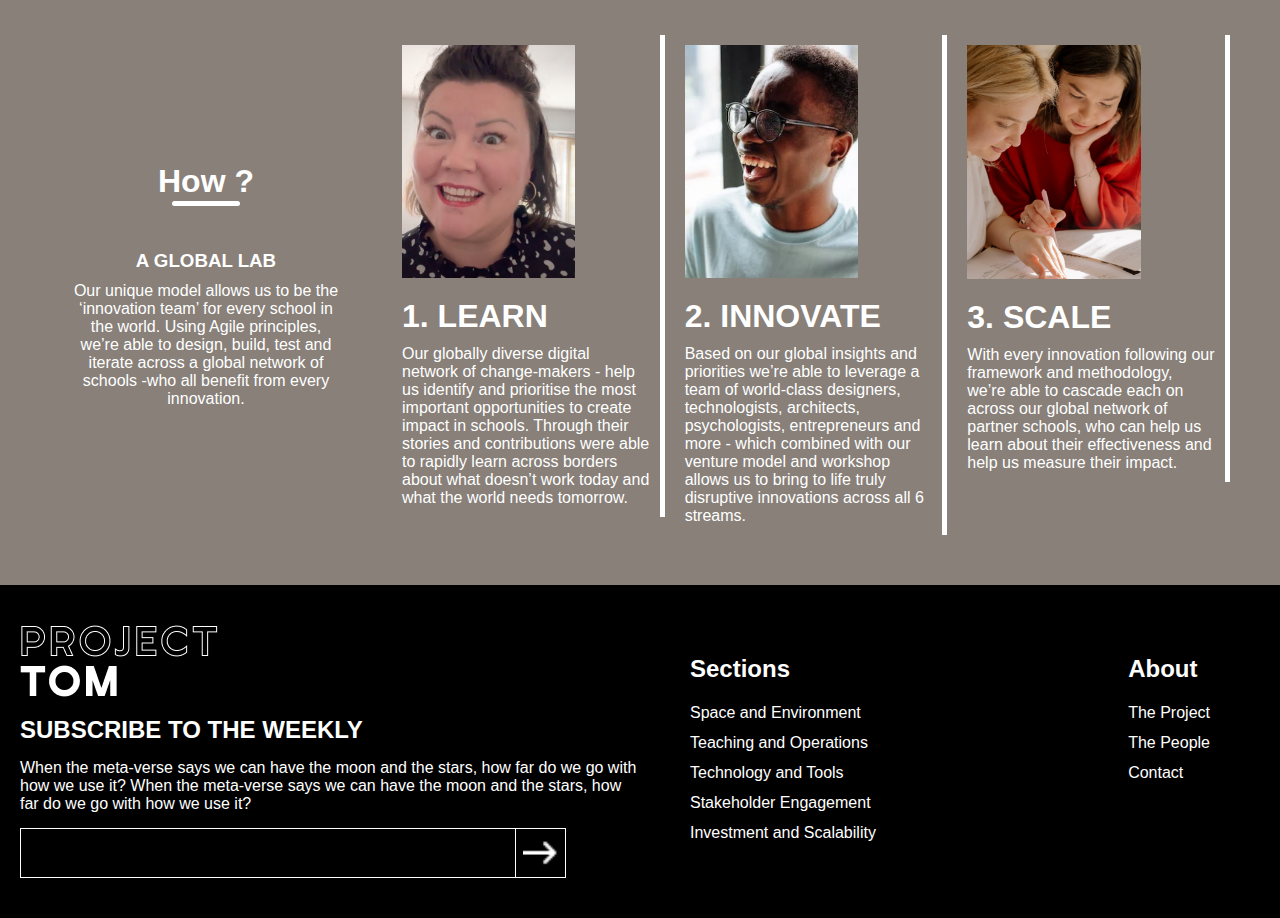
==== commit 7681e4d7: "about done" ====
--- a/about.html
+++ b/about.html
@@ -261,6 +261,127 @@
         </div>
 
     </div>
+
+
+    <!-- where when section -->
+
+    <div class="where_when_see">
+
+        <div class="where">
+            <img src="./assets/images/Where.png" alt="">
+        </div>
+
+        <div class="when">
+            <img src="./assets/images/When.png" alt="">
+        </div>
+
+    </div>
+
+
+
+
+    
+
+    <!-- key streams -->
+
+    <div class="key_streams How" style="background-color: #888079;">
+
+        <div class="content">
+            <h1><span>How ?</span></h1>
+            <h3>A GLOBAL LAB</h3>
+            <p>Our unique model allows us to be the ‘innovation team’ for every school in the world. Using Agile principles, we’re able to design, build, test and iterate across a global network of schools -who all benefit from every innovation. </p>
+        </div>
+
+        <div class="card_section">
+
+            <div class="card">
+
+                <img src="./assets/images/how-1.png" alt="">
+
+                <h1>1. LEARN</h1>
+
+                    <p>Our globally diverse digital network of  change-makers - help us identify and prioritise the most important opportunities to create impact in schools. Through their stories and contributions were able to rapidly learn across borders about what doesn’t work today and what the world needs tomorrow. 
+
+                    </p>
+
+            </div>
+
+            <div class="card">
+                <img src="./assets/images/how-2.png" alt="">
+
+
+                <h1>2. INNOVATE </h1>
+
+                    <p>Based on our global insights and priorities we’re able to leverage a team of world-class designers, technologists, architects, psychologists, entrepreneurs and more - which combined with our venture model and workshop allows us to bring to life truly disruptive innovations across all 6 streams.</p>
+
+            </div>
+
+            <div class="card">
+
+                <img src="./assets/images/how-3.png" alt="">
+
+
+                <h1>3. SCALE</h1>
+
+                    <p>With every innovation following our framework and methodology, we’re able to cascade each on across our global network of partner schools, who can help us learn about their effectiveness and help us measure their impact.</p>
+
+            </div>
+
+
+        </div>
+
+    </div>
+
+    
+
+    <!-- footer -->
+
+    <footer>
+        <div class="subscribe">
+
+            <div class="image" style="margin-bottom: 15px;">
+                <img src="./assets/images/PROJECT TOM (footer).png" alt="">
+            </div>
+
+            <h2 style="margin-bottom: 15px;">SUBSCRIBE TO THE WEEKLY </h2>
+
+            <p style="margin-bottom: 15px;">When the meta-verse says we can have the moon and the stars, how far do we
+                go with how we use it? When the meta-verse says we can have the moon and the stars, how far do we go
+                with how we use it?</p>
+
+            <div class="input">
+                <input type="text">
+            </div>
+
+        </div>
+
+        <div class="sec_about">
+
+            <div class="sections" style="margin-right: 10px;">
+                <h2 style="margin-bottom: 15px;">Sections</h2>
+                <p style="line-height: 30px;">
+                    Space and Environment <br>
+                    Teaching and Operations <br>
+                    Technology and Tools <br>
+                    Stakeholder Engagement <br>
+                    Investment and Scalability
+                </p>
+            </div>
+
+            <div class="about">
+                <h2 style="margin-bottom: 15px;">About</h2>
+                <p style="line-height: 30px;">
+                    The Project <br>
+                    The People <br>
+                    Contact <br>
+                </p>
+            </div>
+        </div>
+    </footer>
+
+
+
+
 </body>
 <script src="./assets/js/app.js"></script>
 </html>--- a/assets/css/about.css
+++ b/assets/css/about.css
@@ -551,7 +551,7 @@
     color: white;
     padding: 40px 20px;
     margin: 60px auto;
-    margin-bottom: 10px;
+    margin-bottom: 0px;
 }
 
 .key_streams .content{
@@ -678,4 +678,144 @@
         min-width: calc(100% / 1 - 60px) ;
         max-width: calc(100% / 1 - 60px) ;
     }
+}
+
+
+/* where_when_see */
+
+.where_when_see{
+    display: flex;
+    justify-content: center;
+    align-items: flex-start;
+    width: 100%;
+    flex-wrap: wrap;
+}
+.where_when_see .where{
+    width: 50%;
+}
+.where_when_see .where img{
+    width: 100%;
+    height: auto;
+    filter: contrast(200%);
+
+}
+.where_when_see .when{
+    width: 50%;
+    padding: 6% 0;
+}
+.where_when_see .when img{
+    width: 100%;
+    filter: contrast(200%);
+}
+
+@media screen and (max-width:650px) {
+    .where_when_see .where{
+       width: 100%; 
+    }
+    .where_when_see .when{
+       width: 100%; 
+    }
+}
+
+
+/* How */
+
+.How .card_section .card::before{
+    display: none;
+}
+
+.How .card_section .card img{
+    width: 70%;
+    height: auto;
+    margin-bottom: 20px;
+}
+@media screen and (max-width:700px) {
+    .How .card_section .card img{
+        width: 100%;
+    }
+
+}
+
+
+
+/* footer */
+
+footer{
+    display: flex;
+    justify-content: space-between;
+    align-items: center;
+    padding: 40px 20px;
+    background-color: black;
+    color: white;
+    flex-wrap: wrap;
+    width: 100%;
+}
+footer .subscribe{
+    display: flex;
+    justify-content: flex-start;
+    align-items: flex-start;
+    width: 50%;
+    flex-direction: column;
+}
+footer .subscribe .input{
+    width: 80%;
+    position: relative;
+}
+footer .subscribe .input input{
+    height: 50px;
+    background-color: black;
+    width: 100%;
+    border: 1px solid white;
+    color: white;
+    padding: 0 10px;
+    outline: none;
+    position: relative;
+}
+footer .subscribe .input::before{
+    content: '';
+    height: 48px;
+    width: 50px;
+    border: 1px solid white;
+    position: absolute;
+    right: -50px;
+    background-image: url(../images/white-arrow.png);
+    background-repeat: no-repeat;
+    background-size: contain;
+    background-position-x:8px ;
+    background-position-y: -4px;
+    cursor: pointer;
+}
+
+footer .sec_about{
+    display: flex;
+    justify-content: space-between;
+    align-items: flex-start;
+    width: 50%;
+    padding: 0 50px;
+    flex-wrap: wrap;
+}
+
+@media screen and (max-width:820px) {
+    footer .subscribe{
+        width: 100%;
+    }
+    footer .sec_about{
+        padding: 50px 0;
+        width: 70%;
+    }
+}
+@media screen and (max-width:445px) {
+    footer .sec_about{
+        padding: 50px 0;
+        width: 100%;
+    }
+}
+@media screen and (max-width:323px) {
+    footer .sec_about{
+        padding: 50px 0;
+        width: 100%;
+    }
+    footer .sec_about .about{
+        margin-top: 30px;
+    }
 }